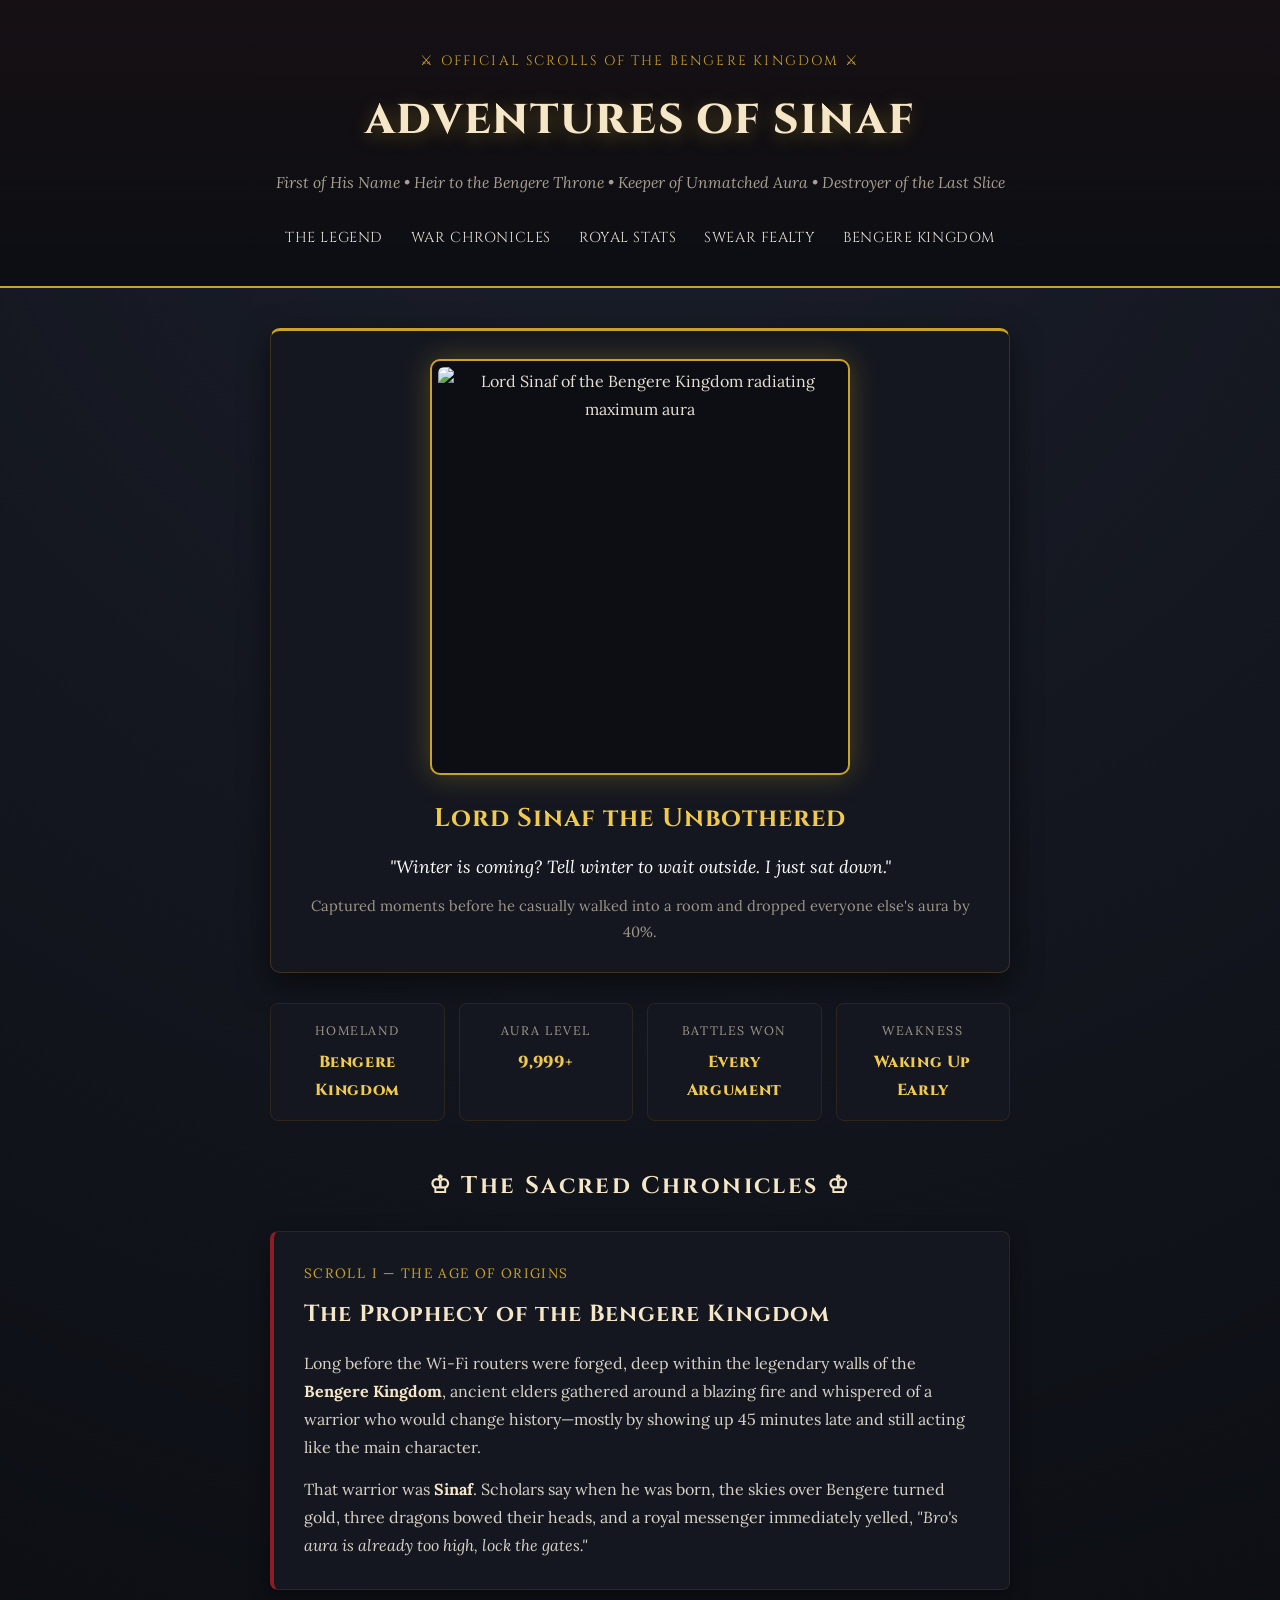
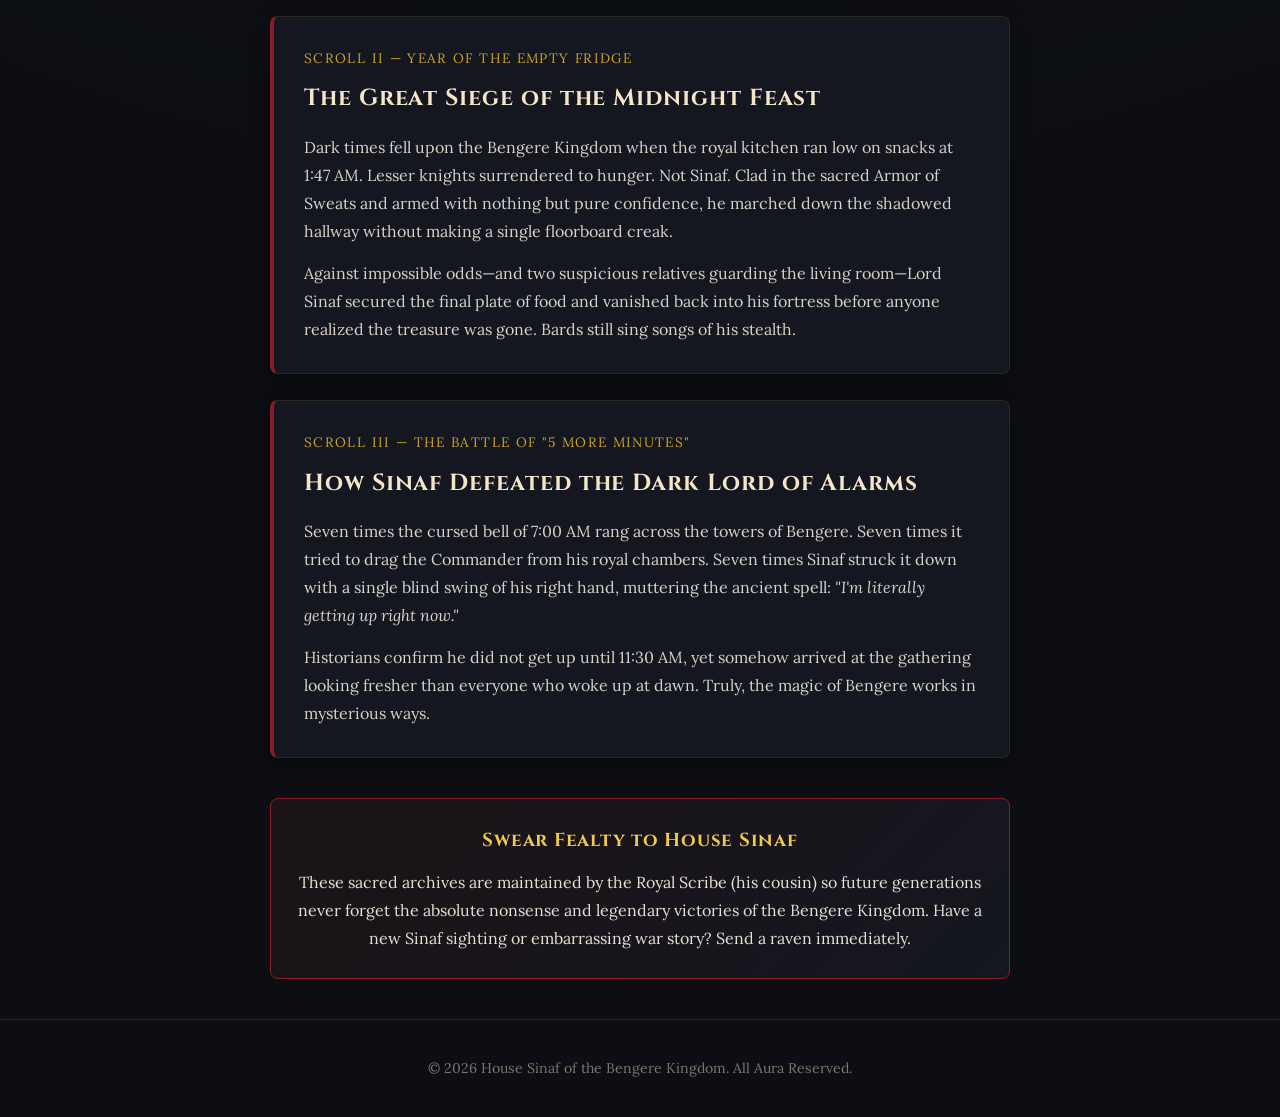
==== index.html @ 4ca2dc96 "Add files via upload" ====
<!DOCTYPE html>
<html lang="en">
<head>
  <meta charset="UTF-8">
  <meta name="viewport" content="width=device-width, initial-scale=1.0">
  <title>The Adventures of Sinaf | Chronicles of Bengere</title>
  <!-- Epic medieval font + clean storybook font from Google Fonts -->
  <link rel="preconnect" href="https://fonts.googleapis.com">
  <link rel="preconnect" href="https://fonts.gstatic.com" crossorigin>
  <link href="https://fonts.googleapis.com/css2?family=Cinzel:wght@600;800&family=Lora:ital,wght@0,400;0,600;1,400&display=swap" rel="stylesheet">
  <link rel="stylesheet" href="style.css">
</head>
<body>

  <!-- Royal Banner -->
  <header>
    <div class="container">
      <p class="crest">&#9876; Official Scrolls of the Bengere Kingdom &#9876;</p>
      <h1>Adventures of Sinaf</h1>
      <p class="tagline">
        First of His Name &bull; Heir to the Bengere Throne &bull; Keeper of Unmatched Aura &bull; Destroyer of the Last Slice
      </p>
      <nav>
        <a href="#legend">The Legend</a>
        <a href="#chronicles">War Chronicles</a>
        <a href="#stats">Royal Stats</a>
        <a href="#fealty">Swear Fealty</a>
        <a href="kingdom.html">Bengere Kingdom</a>
      </nav>
    </div>
  </header>

  <main class="container">

    <!-- Hero Portrait Card (Uses your sinaf-aura.jpg) -->
    <section class="hero-card" id="legend">
      <div class="aura-frame">
        <img src="images/sinaf_aura.jpg" alt="Lord Sinaf of the Bengere Kingdom radiating maximum aura" class="hero-image">
      </div>
      <div class="hero-caption">
        <h2>Lord Sinaf the Unbothered</h2>
        <p class="quote">
          "Winter is coming? Tell winter to wait outside. I just sat down."
        </p>
        <p class="royal-note">
          Captured moments before he casually walked into a room and dropped everyone else's aura by 40%.
        </p>
      </div>
    </section>

    <!-- Warrior Stats Bar -->
    <section class="stats-grid" id="stats">
      <div class="stat-box">
        <span class="stat-label">Homeland</span>
        <span class="stat-value">Bengere Kingdom</span>
      </div>
      <div class="stat-box">
        <span class="stat-label">Aura Level</span>
        <span class="stat-value">9,999+</span>
      </div>
      <div class="stat-box">
        <span class="stat-label">Battles Won</span>
        <span class="stat-value">Every Argument</span>
      </div>
      <div class="stat-box">
        <span class="stat-label">Weakness</span>
        <span class="stat-value">Waking Up Early</span>
      </div>
    </section>

    <!-- Blog Posts / Chronicles -->
    <section id="chronicles">
      <h2 class="section-title">&#9812; The Sacred Chronicles &#9812;</h2>

      <!-- Story 1 -->
      <article class="post">
        <span class="date">Scroll I &mdash; The Age of Origins</span>
        <h3>The Prophecy of the Bengere Kingdom</h3>
        <p>
          Long before the Wi-Fi routers were forged, deep within the legendary walls of the 
          <strong>Bengere Kingdom</strong>, ancient elders gathered around a blazing fire and whispered 
          of a warrior who would change history—mostly by showing up 45 minutes late and still acting 
          like the main character.
        </p>
        <p>
          That warrior was <strong>Sinaf</strong>. Scholars say when he was born, the skies over Bengere 
          turned gold, three dragons bowed their heads, and a royal messenger immediately yelled, 
          <em>"Bro's aura is already too high, lock the gates."</em>
        </p>
      </article>

      <!-- Story 2 -->
      <article class="post">
        <span class="date">Scroll II &mdash; Year of the Empty Fridge</span>
        <h3>The Great Siege of the Midnight Feast</h3>
        <p>
          Dark times fell upon the Bengere Kingdom when the royal kitchen ran low on snacks at 1:47 AM. 
          Lesser knights surrendered to hunger. Not Sinaf. Clad in the sacred Armor of Sweats and armed 
          with nothing but pure confidence, he marched down the shadowed hallway without making a single 
          floorboard creak.
        </p>
        <p>
          Against impossible odds—and two suspicious relatives guarding the living room—Lord Sinaf 
          secured the final plate of food and vanished back into his fortress before anyone realized 
          the treasure was gone. Bards still sing songs of his stealth.
        </p>
      </article>

      <!-- Story 3 -->
      <article class="post">
        <span class="date">Scroll III &mdash; The Battle of "5 More Minutes"</span>
        <h3>How Sinaf Defeated the Dark Lord of Alarms</h3>
        <p>
          Seven times the cursed bell of 7:00 AM rang across the towers of Bengere. Seven times it tried 
          to drag the Commander from his royal chambers. Seven times Sinaf struck it down with a single 
          blind swing of his right hand, muttering the ancient spell: <em>"I'm literally getting up right now."</em>
        </p>
        <p>
          Historians confirm he did not get up until 11:30 AM, yet somehow arrived at the gathering looking 
          fresher than everyone who woke up at dawn. Truly, the magic of Bengere works in mysterious ways.
        </p>
      </article>
    </section>

    <!-- About / Footer Lore Box -->
    <section class="about" id="fealty">
      <h3>Swear Fealty to House Sinaf</h3>
      <p>
        These sacred archives are maintained by the Royal Scribe (his cousin) so future generations never 
        forget the absolute nonsense and legendary victories of the Bengere Kingdom. Have a new Sinaf sighting 
        or embarrassing war story? Send a raven immediately.
      </p>
    </section>

  </main>

  <footer>
    <p>&copy; 2026 House Sinaf of the Bengere Kingdom. All Aura Reserved.</p>
  </footer>

</body>
</html>
---- style.css ----
/* Reset */
* {
  box-sizing: border-box;
  margin: 0;
  padding: 0;
}

body {
  font-family: "Lora", Georgia, serif;
  line-height: 1.75;
  color: #e6dfd3;
  background-color: #0c0e13;
  background-image: radial-gradient(circle at top, #1b1f2b 0%, #0c0e13 65%);
}

h1, h2, h3, nav a, .crest, .stat-value {
  font-family: "Cinzel", Georgia, serif;
  letter-spacing: 0.04em;
}

.container {
  max-width: 780px;
  margin: 0 auto;
  padding: 0 20px;
}

/* Royal Header */
header {
  background: linear-gradient(180deg, #161014 0%, #0c0e13 100%);
  border-bottom: 2px solid #c9a227;
  text-align: center;
  padding: 50px 0 36px;
  margin-bottom: 40px;
}

.crest {
  color: #c9a227;
  font-size: 0.85rem;
  text-transform: uppercase;
  letter-spacing: 0.16em;
  margin-bottom: 10px;
}

header h1 {
  font-size: 2.6rem;
  font-weight: 800;
  color: #f5e6c8;
  text-transform: uppercase;
  text-shadow: 0 4px 18px rgba(201, 162, 39, 0.35);
  margin-bottom: 12px;
}

.tagline {
  color: #a89f91;
  font-style: italic;
  font-size: 0.98rem;
  margin-bottom: 26px;
}

nav a {
  color: #e6dfd3;
  text-decoration: none;
  margin: 0 12px;
  font-size: 0.9rem;
  text-transform: uppercase;
  transition: color 0.2s ease;
}

nav a:hover {
  color: #f0c94d;
}

/* Hero Portrait Card */
.hero-card {
  background-color: #141720;
  border: 1px solid #3d3320;
  border-top: 3px solid #c9a227;
  border-radius: 10px;
  padding: 28px;
  text-align: center;
  margin-bottom: 30px;
  box-shadow: 0 10px 30px rgba(0, 0, 0, 0.55);
}

.aura-frame {
  max-width: 420px;
  margin: 0 auto 22px;
  padding: 6px;
  border: 2px solid #c9a227;
  border-radius: 10px;
  box-shadow: 0 0 30px rgba(201, 162, 39, 0.32);
  background-color: #0c0e13;
}

.hero-image {
  width: 100%;
  height: 400px;
  object-fit: cover;
  object-position: center top; /* Keeps his face centered and uncropped */
  border-radius: 6px;
  display: block;
}

.hero-caption h2 {
  color: #f0c94d;
  font-size: 1.6rem;
  margin-bottom: 10px;
}

.quote {
  font-style: italic;
  font-size: 1.1rem;
  color: #ffffff;
  margin-bottom: 10px;
}

.royal-note {
  color: #9e9689;
  font-size: 0.92rem;
}

/* Warrior Stats Grid */
.stats-grid {
  display: grid;
  grid-template-columns: repeat(auto-fit, minmax(160px, 1fr));
  gap: 14px;
  margin-bottom: 44px;
}

.stat-box {
  background-color: #141720;
  border: 1px solid #2c261c;
  border-radius: 8px;
  padding: 16px;
  text-align: center;
}

.stat-label {
  display: block;
  font-size: 0.78rem;
  text-transform: uppercase;
  letter-spacing: 0.12em;
  color: #9e9689;
  margin-bottom: 6px;
}

.stat-value {
  display: block;
  font-size: 1rem;
  font-weight: 800;
  color: #f0c94d;
}

/* Section Heading */
.section-title {
  text-align: center;
  color: #f5e6c8;
  font-size: 1.5rem;
  margin-bottom: 24px;
  letter-spacing: 0.1em;
}

/* Chronicle Cards */
.post {
  background-color: #141720;
  border: 1px solid #2b2722;
  border-left: 4px solid #8b1e24; /* Royal crimson accent */
  padding: 30px;
  margin-bottom: 26px;
  border-radius: 8px;
  box-shadow: 0 6px 20px rgba(0, 0, 0, 0.4);
  transition: transform 0.2s ease, border-color 0.2s ease;
}

.post:hover {
  transform: translateY(-3px);
  border-left-color: #c9a227;
}

.date {
  display: block;
  font-size: 0.85rem;
  text-transform: uppercase;
  letter-spacing: 0.1em;
  color: #c9a227;
  margin-bottom: 8px;
}

.post h3 {
  font-size: 1.45rem;
  color: #f5e6c8;
  margin-bottom: 14px;
}

.post p {
  margin-bottom: 14px;
  color: #d8d1c5;
}

.post p:last-child {
  margin-bottom: 0;
}

.post strong {
  color: #f5e6c8;
}

/* Swear Fealty Box */
.about {
  background: linear-gradient(135deg, #1b1316 0%, #141720 100%);
  border: 1px solid #8b1e24;
  padding: 26px;
  border-radius: 8px;
  margin-top: 40px;
  text-align: center;
}

.about h3 {
  color: #f0c94d;
  margin-bottom: 10px;
}

/* Footer */
footer {
  text-align: center;
  padding: 36px 20px;
  margin-top: 40px;
  border-top: 1px solid #222633;
  color: #7d766b;
  font-size: 0.88rem;
}

/* Mobile tweak */
@media (max-width: 540px) {
  header h1 {
    font-size: 1.9rem;
  }

  nav a {
    display: inline-block;
    margin: 6px 10px;
  }

  .hero-image {
    height: 320px;
  }
}
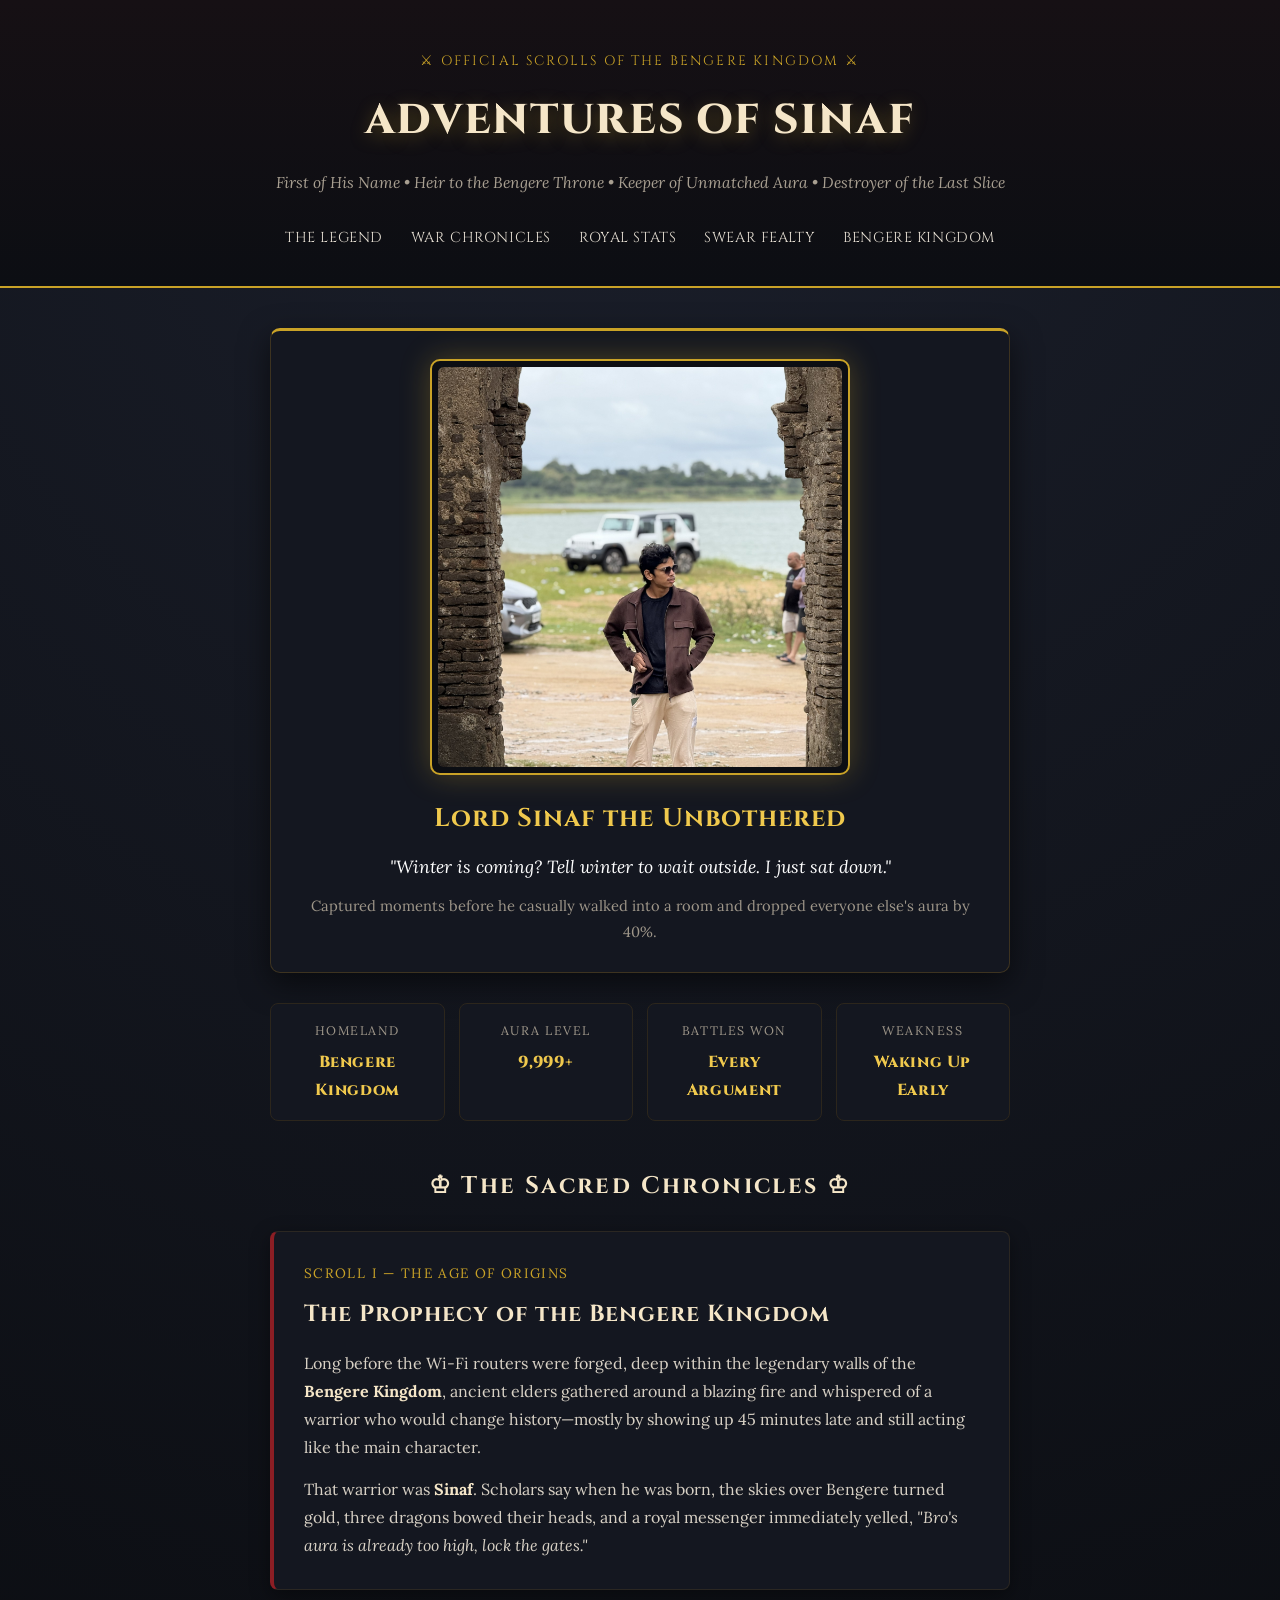
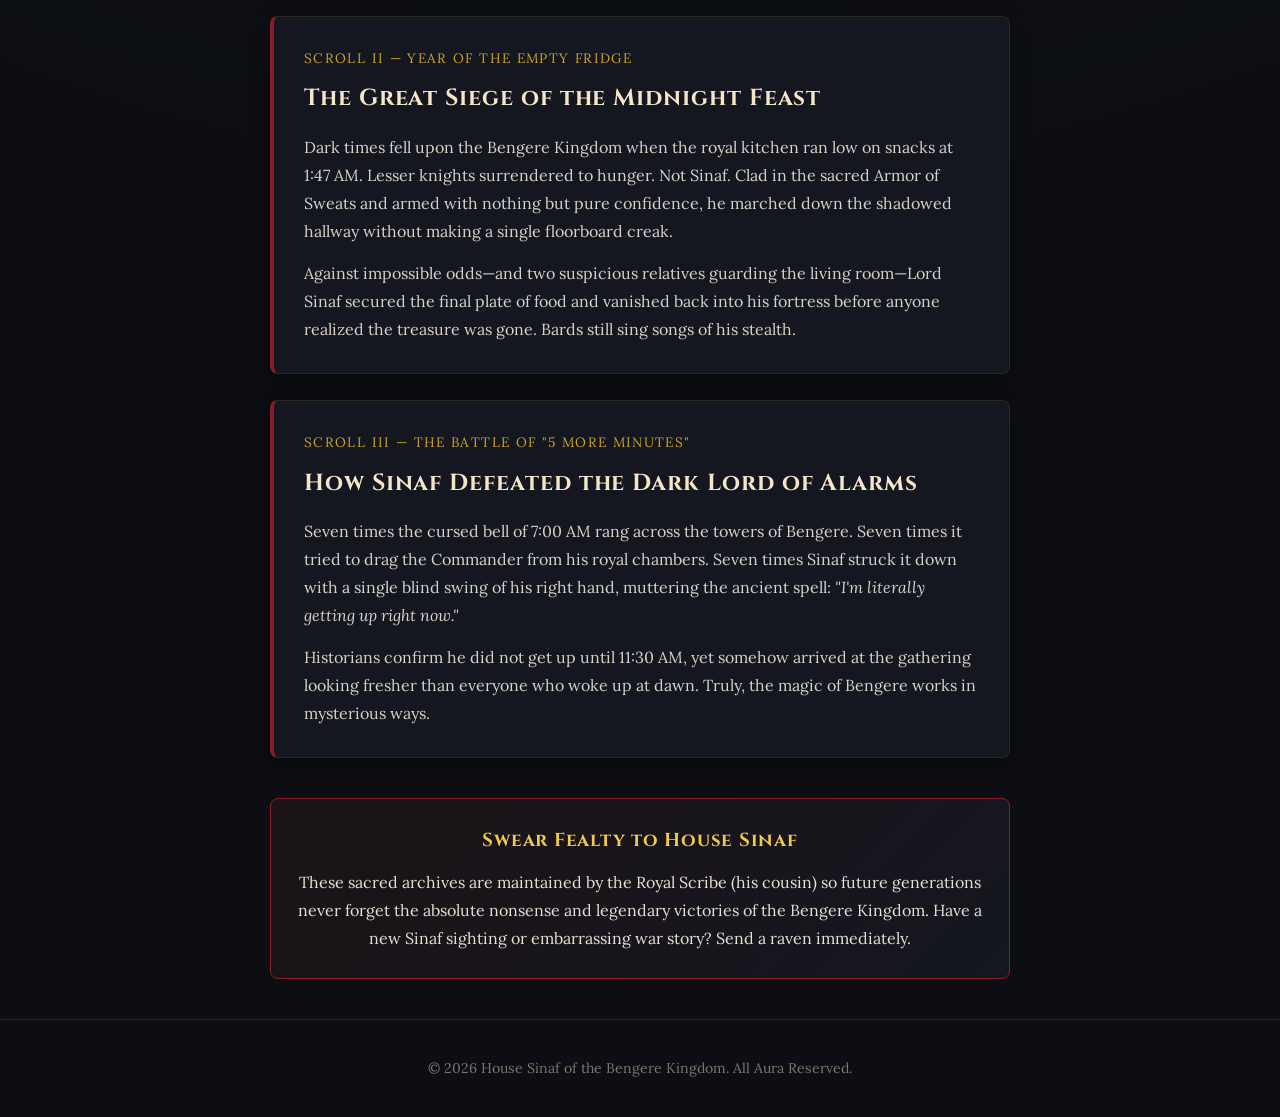
==== commit e3657997: "Update index.html" ====
--- a/index.html
+++ b/index.html
@@ -35,7 +35,7 @@
     <!-- Hero Portrait Card (Uses your sinaf-aura.jpg) -->
     <section class="hero-card" id="legend">
       <div class="aura-frame">
-        <img src="images/sinaf_aura.jpg" alt="Lord Sinaf of the Bengere Kingdom radiating maximum aura" class="hero-image">
+        <img src="images/sinaf_aura.jpg.jpg" alt="Lord Sinaf of the Bengere Kingdom radiating maximum aura" class="hero-image">
       </div>
       <div class="hero-caption">
         <h2>Lord Sinaf the Unbothered</h2>
@@ -139,4 +139,4 @@
   </footer>
 
 </body>
-</html>+</html>
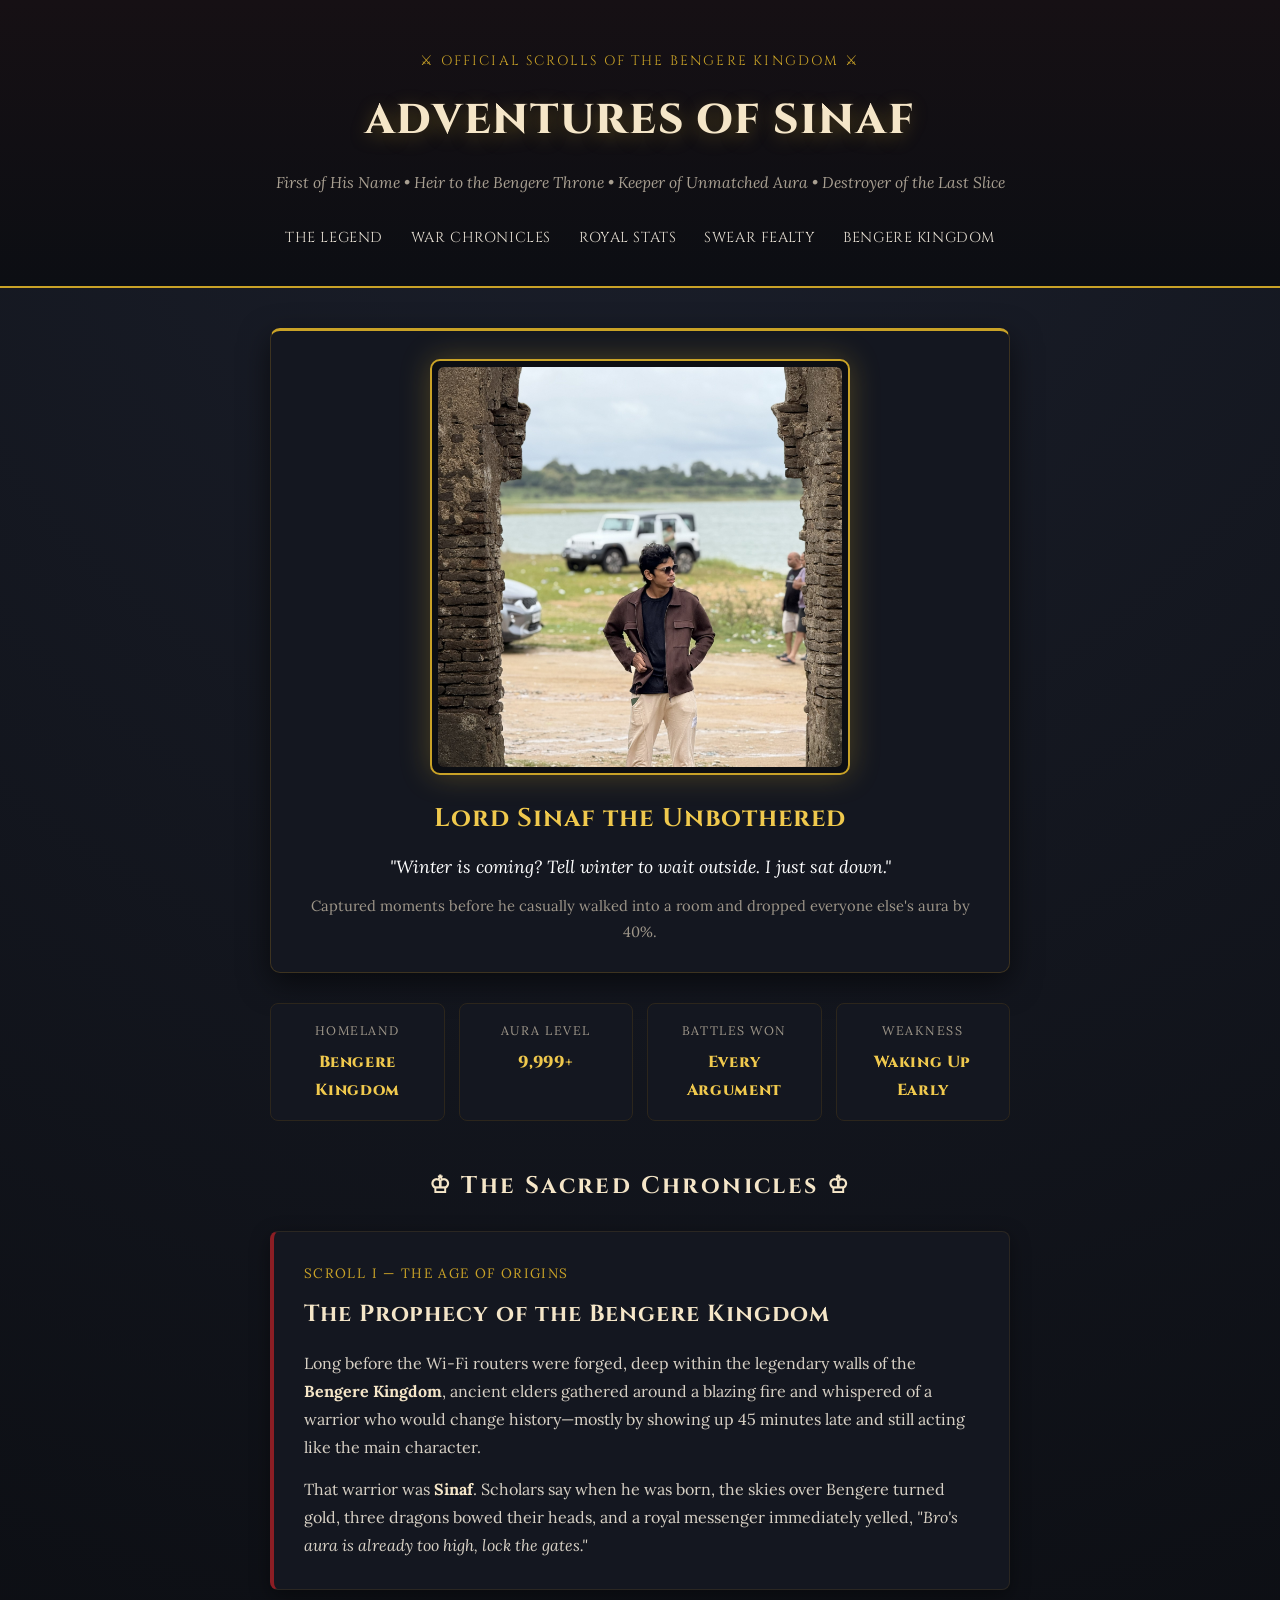
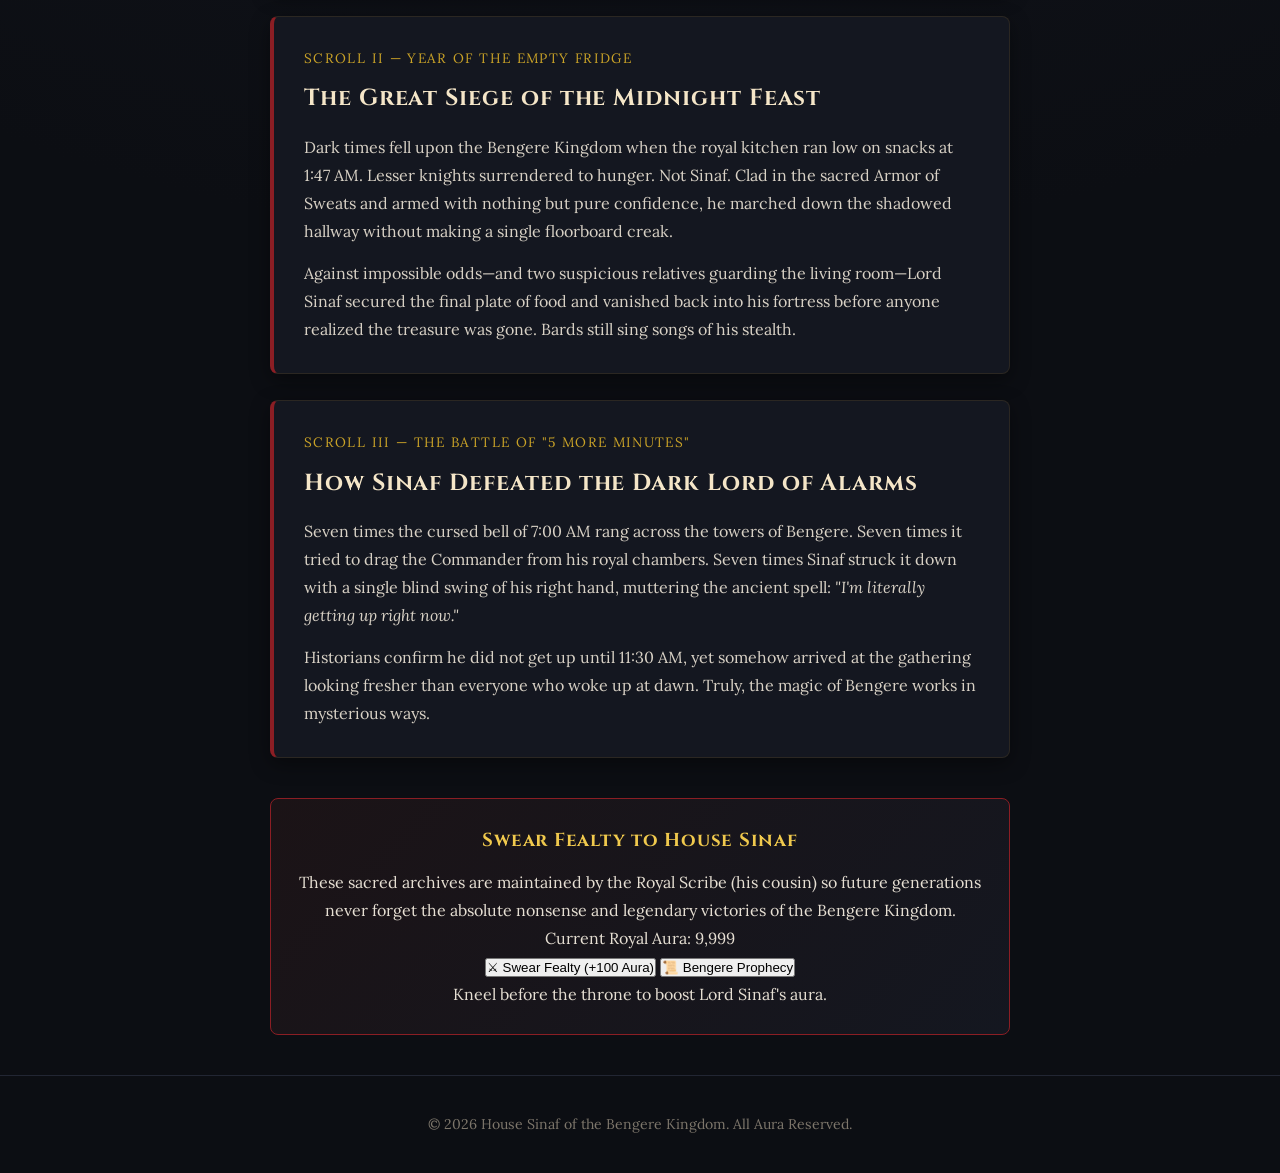
==== commit 4ee125cd: "Update index.html" ====
--- a/index.html
+++ b/index.html
@@ -123,20 +123,72 @@
     </section>
 
     <!-- About / Footer Lore Box -->
+    <!-- Interactive Swear Fealty & Aura Boost Box -->
     <section class="about" id="fealty">
       <h3>Swear Fealty to House Sinaf</h3>
       <p>
         These sacred archives are maintained by the Royal Scribe (his cousin) so future generations never 
-        forget the absolute nonsense and legendary victories of the Bengere Kingdom. Have a new Sinaf sighting 
-        or embarrassing war story? Send a raven immediately.
+        forget the absolute nonsense and legendary victories of the Bengere Kingdom.
+      </p>
+
+      <div class="fealty-tracker">
+        <span class="aura-label">Current Royal Aura:</span>
+        <span id="aura-score" class="aura-number">9,999</span>
+      </div>
+
+      <div class="btn-group">
+        <button id="fealty-btn" class="royal-btn">&#9876; Swear Fealty (+100 Aura)</button>
+        <button id="prophecy-btn" class="royal-btn secondary-btn">&#128220; Bengere Prophecy</button>
+      </div>
+
+      <p id="royal-message" class="royal-message">
+        Kneel before the throne to boost Lord Sinaf's aura.
       </p>
     </section>
-
   </main>
 
   <footer>
     <p>&copy; 2026 House Sinaf of the Bengere Kingdom. All Aura Reserved.</p>
   </footer>
 
+  <script>
+    let aura = 9999;
+    let clicks = 0;
+
+    const auraScore = document.getElementById("aura-score");
+    const royalMessage = document.getElementById("royal-message");
+    const fealtyBtn = document.getElementById("fealty-btn");
+    const prophecyBtn = document.getElementById("prophecy-btn");
+
+    const fealtyReplies = [
+      "You bent the knee. Sinaf gave a slight head nod without looking up from his phone.",
+      "Respect +100. You are now an Official Bannerman of the Bengere Kingdom.",
+      "Lord Sinaf's aura is getting dangerous. Three alarm clocks just stopped working.",
+      "The Royal Council approves. You may now guard the leftover biryani.",
+      "MAXIMUM AURA REACHED. Even dragons are asking Sinaf for outfit advice."
+    ];
+
+    const prophecies = [
+      "Prophecy: Sinaf will say 'I am 5 minutes away' while still wrapped in a towel.",
+      "Prophecy: Whoever leaves snacks in the kitchen after midnight shall lose them to the Heir of Bengere.",
+      "Prophecy: Tomorrow is definitely the day Sinaf starts going to the gym. Probably.",
+      "Prophecy: A fierce argument approaches, and Sinaf will win it using pure confidence and zero facts.",
+      "Prophecy: Beware the cursed 7:00 AM bell—it stands no chance against the Royal Snooze."
+    ];
+
+    fealtyBtn.addEventListener("click", () => {
+      aura += 100;
+      clicks += 1;
+      auraScore.textContent = aura.toLocaleString();
+
+      const replyIndex = Math.min(clicks - 1, fealtyReplies.length - 1);
+      royalMessage.textContent = fealtyReplies[replyIndex];
+    });
+
+    prophecyBtn.addEventListener("click", () => {
+      const randomIndex = Math.floor(Math.random() * prophecies.length);
+      royalMessage.textContent = prophecies[randomIndex];
+    });
+  </script>
 </body>
 </html>
